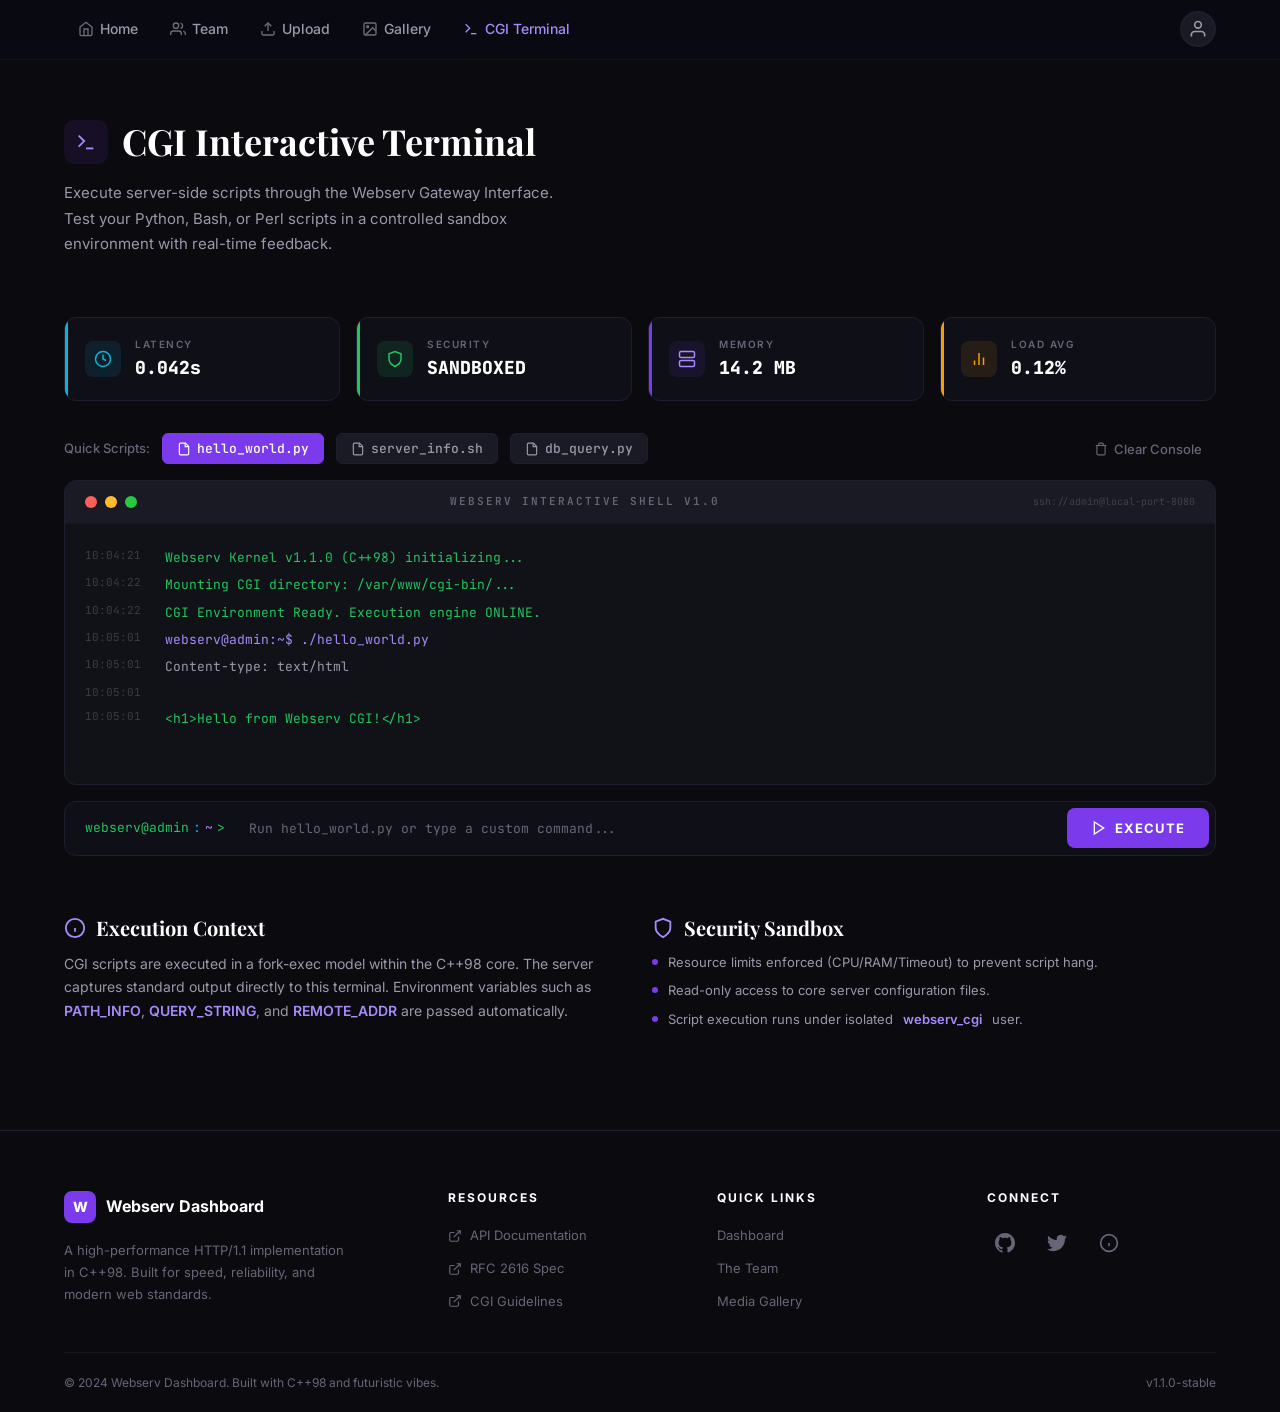
==== www/cgi.html @ 356c57d5 "Interface work perfectly" ====
<!DOCTYPE html>
<html lang="en">
<head>
  <meta charset="UTF-8">
  <meta name="viewport" content="width=device-width, initial-scale=1.0">
  <meta name="description" content="CGI Interactive Terminal — Execute server-side scripts through the Webserv Gateway Interface.">
  <title>Webserv Dashboard — CGI Terminal</title>
  <link rel="stylesheet" href="index.css">
  <link rel="stylesheet" href="cgi.css">
</head>
<body>
  <!-- ========== NAVBAR ========== -->
  <nav class="navbar" id="navbar">
    <div class="container">
      <div class="nav-links" id="navLinks">
        <a href="index.html" class="nav-link" id="nav-home">
          <svg class="nav-icon" viewBox="0 0 24 24" fill="none" stroke="currentColor" stroke-width="2"><path d="M3 9l9-7 9 7v11a2 2 0 0 1-2 2H5a2 2 0 0 1-2-2z"/><polyline points="9 22 9 12 15 12 15 22"/></svg>
          Home
        </a>
        <a href="team.html" class="nav-link" id="nav-team">
          <svg class="nav-icon" viewBox="0 0 24 24" fill="none" stroke="currentColor" stroke-width="2"><path d="M17 21v-2a4 4 0 0 0-4-4H5a4 4 0 0 0-4 4v2"/><circle cx="9" cy="7" r="4"/><path d="M23 21v-2a4 4 0 0 0-3-3.87"/><path d="M16 3.13a4 4 0 0 1 0 7.75"/></svg>
          Team
        </a>
        <a href="upload.html" class="nav-link" id="nav-upload">
          <svg class="nav-icon" viewBox="0 0 24 24" fill="none" stroke="currentColor" stroke-width="2"><path d="M21 15v4a2 2 0 0 1-2 2H5a2 2 0 0 1-2-2v-4"/><polyline points="17 8 12 3 7 8"/><line x1="12" y1="3" x2="12" y2="15"/></svg>
          Upload
        </a>
        <a href="gallery.html" class="nav-link" id="nav-gallery">
          <svg class="nav-icon" viewBox="0 0 24 24" fill="none" stroke="currentColor" stroke-width="2"><rect x="3" y="3" width="18" height="18" rx="2" ry="2"/><circle cx="8.5" cy="8.5" r="1.5"/><polyline points="21 15 16 10 5 21"/></svg>
          Gallery
        </a>
        <a href="cgi.html" class="nav-link active" id="nav-cgi">
          <svg class="nav-icon" viewBox="0 0 24 24" fill="none" stroke="currentColor" stroke-width="2"><polyline points="4 17 10 11 4 5"/><line x1="12" y1="19" x2="20" y2="19"/></svg>
          CGI Terminal
        </a>
      </div>
      <div class="nav-avatar" id="navAvatar">
        <svg viewBox="0 0 24 24" fill="none" stroke="currentColor" stroke-width="2" width="20" height="20"><path d="M20 21v-2a4 4 0 0 0-4-4H8a4 4 0 0 0-4 4v2"/><circle cx="12" cy="7" r="4"/></svg>
      </div>
      <button class="nav-hamburger" id="navHamburger" aria-label="Toggle navigation menu">
        <span></span><span></span><span></span>
      </button>
    </div>
  </nav>

  <!-- ========== MAIN CONTENT ========== -->
  <main class="page-content">

    <!-- TERMINAL HERO -->
    <section class="terminal-hero" id="terminalHero">
      <div class="container">
        <div class="terminal-hero-header">
          <div class="terminal-hero-icon">
            <svg viewBox="0 0 24 24" fill="none" stroke="currentColor" stroke-width="2"><polyline points="4 17 10 11 4 5"/><line x1="12" y1="19" x2="20" y2="19"/></svg>
          </div>
          <h1 class="font-serif">CGI Interactive Terminal</h1>
        </div>
        <p>Execute server-side scripts through the Webserv Gateway Interface. Test your Python, Bash, or Perl scripts in a controlled sandbox environment with real-time feedback.</p>
      </div>
    </section>

    <!-- STATUS CARDS ROW -->
    <section class="container" id="statusCards">
      <div class="status-grid">
        <div class="status-card cyan">
          <div class="status-card-icon">
            <svg viewBox="0 0 24 24" fill="none" stroke="currentColor" stroke-width="2"><circle cx="12" cy="12" r="10"/><polyline points="12 6 12 12 16 14"/></svg>
          </div>
          <div class="status-card-text">
            <span class="status-card-label">Latency</span>
            <span class="status-card-value">0.042s</span>
          </div>
        </div>
        <div class="status-card green">
          <div class="status-card-icon">
            <svg viewBox="0 0 24 24" fill="none" stroke="currentColor" stroke-width="2"><path d="M12 22s8-4 8-10V5l-8-3-8 3v7c0 6 8 10 8 10z"/></svg>
          </div>
          <div class="status-card-text">
            <span class="status-card-label">Security</span>
            <span class="status-card-value">SANDBOXED</span>
          </div>
        </div>
        <div class="status-card purple">
          <div class="status-card-icon">
            <svg viewBox="0 0 24 24" fill="none" stroke="currentColor" stroke-width="2"><rect x="2" y="2" width="20" height="8" rx="2" ry="2"/><rect x="2" y="14" width="20" height="8" rx="2" ry="2"/><line x1="6" y1="6" x2="6.01" y2="6"/><line x1="6" y1="18" x2="6.01" y2="18"/></svg>
          </div>
          <div class="status-card-text">
            <span class="status-card-label">Memory</span>
            <span class="status-card-value">14.2 MB</span>
          </div>
        </div>
        <div class="status-card orange">
          <div class="status-card-icon">
            <svg viewBox="0 0 24 24" fill="none" stroke="currentColor" stroke-width="2"><line x1="18" y1="20" x2="18" y2="10"/><line x1="12" y1="20" x2="12" y2="4"/><line x1="6" y1="20" x2="6" y2="14"/></svg>
          </div>
          <div class="status-card-text">
            <span class="status-card-label">Load Avg</span>
            <span class="status-card-value">0.12%</span>
          </div>
        </div>
      </div>
    </section>

    <!-- QUICK SCRIPTS ROW -->
    <section class="container" id="quickScripts">
      <div class="quick-scripts">
        <div class="quick-scripts-left">
          <span class="quick-scripts-label">Quick Scripts:</span>
          <button class="script-pill active" data-script="./hello_world.py">
            <svg viewBox="0 0 24 24" fill="none" stroke="currentColor" stroke-width="2"><path d="M14.5 2H6a2 2 0 0 0-2 2v16a2 2 0 0 0 2 2h12a2 2 0 0 0 2-2V7.5L14.5 2z"/><polyline points="14 2 14 8 20 8"/></svg>
            hello_world.py
          </button>
          <button class="script-pill" data-script="./server_info.sh">
            <svg viewBox="0 0 24 24" fill="none" stroke="currentColor" stroke-width="2"><path d="M14.5 2H6a2 2 0 0 0-2 2v16a2 2 0 0 0 2 2h12a2 2 0 0 0 2-2V7.5L14.5 2z"/><polyline points="14 2 14 8 20 8"/></svg>
            server_info.sh
          </button>
          <button class="script-pill" data-script="./db_query.py">
            <svg viewBox="0 0 24 24" fill="none" stroke="currentColor" stroke-width="2"><path d="M14.5 2H6a2 2 0 0 0-2 2v16a2 2 0 0 0 2 2h12a2 2 0 0 0 2-2V7.5L14.5 2z"/><polyline points="14 2 14 8 20 8"/></svg>
            db_query.py
          </button>
        </div>
        <button class="clear-console-btn" id="btnClearConsole">
          <svg viewBox="0 0 24 24" fill="none" stroke="currentColor" stroke-width="2"><polyline points="3 6 5 6 21 6"/><path d="M19 6v14a2 2 0 0 1-2 2H7a2 2 0 0 1-2-2V6m3 0V4a2 2 0 0 1 2-2h4a2 2 0 0 1 2 2v2"/></svg>
          Clear Console
        </button>
      </div>
    </section>

    <!-- TERMINAL WINDOW & COMMAND INPUT -->
    <section class="container" id="terminalArea">
      <!-- Terminal Window -->
      <div class="terminal-window">
        <div class="terminal-titlebar">
          <div class="terminal-dots">
            <span class="terminal-dot red"></span>
            <span class="terminal-dot yellow"></span>
            <span class="terminal-dot green"></span>
          </div>
          <div class="terminal-title">Webserv Interactive Shell v1.0</div>
          <div class="terminal-ssh">ssh://admin@local-port-8080</div>
        </div>
        <div class="terminal-body" id="terminalBody">
          <div class="terminal-line">
            <span class="terminal-timestamp">10:04:21</span>
            <span class="terminal-text system">Webserv Kernel v1.1.0 (C++98) initializing...</span>
          </div>
          <div class="terminal-line">
            <span class="terminal-timestamp">10:04:22</span>
            <span class="terminal-text system">Mounting CGI directory: /var/www/cgi-bin/...</span>
          </div>
          <div class="terminal-line">
            <span class="terminal-timestamp">10:04:22</span>
            <span class="terminal-text system">CGI Environment Ready. Execution engine ONLINE.</span>
          </div>
          <div class="terminal-line">
            <span class="terminal-timestamp">10:05:01</span>
            <span class="terminal-text command">webserv@admin:~$ ./hello_world.py</span>
          </div>
          <div class="terminal-line">
            <span class="terminal-timestamp">10:05:01</span>
            <span class="terminal-text output">Content-type: text/html</span>
          </div>
          <div class="terminal-line">
            <span class="terminal-timestamp">10:05:01</span>
            <span class="terminal-text output"></span>
          </div>
          <div class="terminal-line">
            <span class="terminal-timestamp">10:05:01</span>
            <span class="terminal-text success">&lt;h1&gt;Hello from Webserv CGI!&lt;/h1&gt;</span>
          </div>
        </div>
      </div>

      <!-- Command Input -->
      <div class="command-input">
        <div class="command-prompt">
          <span class="user">webserv@admin</span>
          <span class="sep">:</span>
          <span class="dir">~</span>
          <span class="arrow">&gt;</span>
        </div>
        <input type="text" class="command-field" id="commandField" placeholder="Run hello_world.py or type a custom command..." autocomplete="off">
        <button class="execute-btn" id="btnExecute">
          <svg viewBox="0 0 24 24" fill="none" stroke="currentColor" stroke-width="2"><polygon points="5 3 19 12 5 21 5 3"/></svg>
          Execute
        </button>
      </div>
    </section>

    <!-- INFO CARDS -->
    <section class="container" id="terminalInfo">
      <div class="info-grid">
        <div class="info-card">
          <div class="info-card-header">
            <svg viewBox="0 0 24 24" fill="none" stroke="currentColor" stroke-width="2"><circle cx="12" cy="12" r="10"/><line x1="12" y1="16" x2="12" y2="12"/><line x1="12" y1="8" x2="12.01" y2="8"/></svg>
            <h3 class="font-serif">Execution Context</h3>
          </div>
          <p>CGI scripts are executed in a fork-exec model within the C++98 core. The server captures standard output directly to this terminal. Environment variables such as <strong>PATH_INFO</strong>, <strong>QUERY_STRING</strong>, and <strong>REMOTE_ADDR</strong> are passed automatically.</p>
        </div>
        <div class="info-card">
          <div class="info-card-header">
            <svg viewBox="0 0 24 24" fill="none" stroke="currentColor" stroke-width="2"><path d="M12 22s8-4 8-10V5l-8-3-8 3v7c0 6 8 10 8 10z"/></svg>
            <h3 class="font-serif">Security Sandbox</h3>
          </div>
          <ul>
            <li>Resource limits enforced (CPU/RAM/Timeout) to prevent script hang.</li>
            <li>Read-only access to core server configuration files.</li>
            <li>Script execution runs under isolated <strong>webserv_cgi</strong> user.</li>
          </ul>
        </div>
      </div>
    </section>

  </main>

  <!-- ========== FOOTER ========== -->
  <footer class="footer" id="footer">
    <div class="container">
      <div class="footer-grid">
        <div class="footer-brand">
          <a href="index.html" class="footer-logo">
            <div class="footer-logo-icon">W</div>
            <span class="footer-logo-text">Webserv Dashboard</span>
          </a>
          <p class="footer-desc">A high-performance HTTP/1.1 implementation in C++98. Built for speed, reliability, and modern web standards.</p>
        </div>
        <div class="footer-column">
          <h4>Resources</h4>
          <ul>
            <li><a href="#"><svg width="14" height="14" viewBox="0 0 24 24" fill="none" stroke="currentColor" stroke-width="2"><path d="M18 13v6a2 2 0 0 1-2 2H5a2 2 0 0 1-2-2V8a2 2 0 0 1 2-2h6"/><polyline points="15 3 21 3 21 9"/><line x1="10" y1="14" x2="21" y2="3"/></svg> API Documentation</a></li>
            <li><a href="#"><svg width="14" height="14" viewBox="0 0 24 24" fill="none" stroke="currentColor" stroke-width="2"><path d="M18 13v6a2 2 0 0 1-2 2H5a2 2 0 0 1-2-2V8a2 2 0 0 1 2-2h6"/><polyline points="15 3 21 3 21 9"/><line x1="10" y1="14" x2="21" y2="3"/></svg> RFC 2616 Spec</a></li>
            <li><a href="#"><svg width="14" height="14" viewBox="0 0 24 24" fill="none" stroke="currentColor" stroke-width="2"><path d="M18 13v6a2 2 0 0 1-2 2H5a2 2 0 0 1-2-2V8a2 2 0 0 1 2-2h6"/><polyline points="15 3 21 3 21 9"/><line x1="10" y1="14" x2="21" y2="3"/></svg> CGI Guidelines</a></li>
          </ul>
        </div>
        <div class="footer-column">
          <h4>Quick Links</h4>
          <ul>
            <li><a href="index.html">Dashboard</a></li>
            <li><a href="team.html">The Team</a></li>
            <li><a href="gallery.html">Media Gallery</a></li>
          </ul>
        </div>
        <div class="footer-column">
          <h4>Connect</h4>
          <div class="footer-social">
            <a href="#" aria-label="GitHub"><svg viewBox="0 0 24 24" fill="currentColor"><path d="M12 0c-6.626 0-12 5.373-12 12 0 5.302 3.438 9.8 8.207 11.387.599.111.793-.261.793-.577v-2.234c-3.338.726-4.033-1.416-4.033-1.416-.546-1.387-1.333-1.756-1.333-1.756-1.089-.745.083-.729.083-.729 1.205.084 1.839 1.237 1.839 1.237 1.07 1.834 2.807 1.304 3.492.997.107-.775.418-1.305.762-1.604-2.665-.305-5.467-1.334-5.467-5.931 0-1.311.469-2.381 1.236-3.221-.124-.303-.535-1.524.117-3.176 0 0 1.008-.322 3.301 1.23.957-.266 1.983-.399 3.003-.404 1.02.005 2.047.138 3.006.404 2.291-1.552 3.297-1.23 3.297-1.23.653 1.653.242 2.874.118 3.176.77.84 1.235 1.911 1.235 3.221 0 4.609-2.807 5.624-5.479 5.921.43.372.823 1.102.823 2.222v3.293c0 .319.192.694.801.576 4.765-1.589 8.199-6.086 8.199-11.386 0-6.627-5.373-12-12-12z"/></svg></a>
            <a href="#" aria-label="Twitter"><svg viewBox="0 0 24 24" fill="currentColor"><path d="M23.953 4.57a10 10 0 01-2.825.775 4.958 4.958 0 002.163-2.723c-.951.555-2.005.959-3.127 1.184a4.92 4.92 0 00-8.384 4.482C7.69 8.095 4.067 6.13 1.64 3.162a4.822 4.822 0 00-.666 2.475c0 1.71.87 3.213 2.188 4.096a4.904 4.904 0 01-2.228-.616v.06a4.923 4.923 0 003.946 4.827 4.996 4.996 0 01-2.212.085 4.936 4.936 0 004.604 3.417 9.867 9.867 0 01-6.102 2.105c-.39 0-.779-.023-1.17-.067a13.995 13.995 0 007.557 2.209c9.053 0 13.998-7.496 13.998-13.985 0-.21 0-.42-.015-.63A9.935 9.935 0 0024 4.59z"/></svg></a>
            <a href="#" aria-label="Info"><svg viewBox="0 0 24 24" fill="none" stroke="currentColor" stroke-width="2"><circle cx="12" cy="12" r="10"/><line x1="12" y1="16" x2="12" y2="12"/><line x1="12" y1="8" x2="12.01" y2="8"/></svg></a>
          </div>
        </div>
      </div>
      <div class="footer-bottom">
        <span>© 2024 Webserv Dashboard. Built with C++98 and futuristic vibes.</span>
        <span>v1.1.0-stable</span>
      </div>
    </div>
  </footer>

  <script src="main.js"></script>
</body>
</html>
---- www/index.css ----
/* ============================================
   WEBSERV DASHBOARD — Design System & Globals
   ============================================ */

/* ---------- Google Fonts ---------- */
@import url('https://fonts.googleapis.com/css2?family=Inter:wght@400;500;600;700;800;900&family=Playfair+Display:wght@700;800;900&family=JetBrains+Mono:wght@400;500;600;700&display=swap');

/* ---------- CSS Custom Properties ---------- */
:root {
  /* Backgrounds */
  --bg-primary: #0a0a0f;
  --bg-secondary: #111118;
  --bg-tertiary: #1a1a24;
  --bg-navbar: rgba(10, 10, 18, 0.85);
  --bg-card: #0f0f18;
  --bg-card-hover: #141420;
  --bg-input: #12121c;

  /* Borders */
  --border-default: #1e1e2e;
  --border-subtle: #16161f;
  --border-accent: #6c2bd9;
  --border-hover: #2a2a3e;

  /* Text */
  --text-primary: #ffffff;
  --text-secondary: #9999aa;
  --text-muted: #666677;
  --text-label: #555566;

  /* Accents */
  --accent-purple: #7c3aed;
  --accent-purple-dark: #6d28d9;
  --accent-purple-light: #a78bfa;
  --accent-purple-bg: rgba(124, 58, 237, 0.1);
  --accent-purple-bg-strong: rgba(124, 58, 237, 0.15);
  --accent-green: #22c55e;
  --accent-green-bg: rgba(34, 197, 94, 0.12);
  --accent-red: #ef4444;
  --accent-red-bg: rgba(239, 68, 68, 0.1);
  --accent-cyan: #06b6d4;
  --accent-cyan-bg: rgba(6, 182, 212, 0.1);
  --accent-orange: #f59e0b;
  --accent-orange-bg: rgba(245, 158, 11, 0.1);
  --accent-blue: #3b82f6;
  --accent-blue-bg: rgba(59, 130, 246, 0.1);
  --accent-yellow: #eab308;
  --accent-yellow-bg: rgba(234, 179, 8, 0.1);

  /* Spacing */
  --section-padding: 80px;
  --container-width: 1200px;
  --card-padding: 24px;
  --card-radius: 12px;
  --btn-radius: 8px;
  --badge-radius: 6px;
  --navbar-height: 60px;

  /* Shadows */
  --shadow-card: 0 4px 24px rgba(0, 0, 0, 0.3);
  --shadow-card-hover: 0 8px 32px rgba(0, 0, 0, 0.4);
  --shadow-purple: 0 0 20px rgba(124, 58, 237, 0.15);

  /* Transitions */
  --transition-fast: 0.15s ease;
  --transition-default: 0.25s ease;
  --transition-slow: 0.4s ease;
}

/* ---------- Reset & Base ---------- */
*,
*::before,
*::after {
  margin: 0;
  padding: 0;
  box-sizing: border-box;
}

html {
  scroll-behavior: smooth;
  -webkit-font-smoothing: antialiased;
  -moz-osx-font-smoothing: grayscale;
}

body {
  font-family: 'Inter', -apple-system, BlinkMacSystemFont, 'Segoe UI', sans-serif;
  background-color: var(--bg-primary);
  color: var(--text-secondary);
  font-size: 14px;
  line-height: 1.6;
  min-height: 100vh;
  overflow-x: hidden;
}

a {
  color: var(--accent-purple-light);
  text-decoration: none;
  transition: color var(--transition-fast);
}

a:hover {
  color: var(--accent-purple);
}

img {
  max-width: 100%;
  display: block;
}

ul, ol {
  list-style: none;
}

button {
  font-family: inherit;
  cursor: pointer;
  border: none;
  outline: none;
}

input, textarea, select {
  font-family: inherit;
  outline: none;
}

/* ---------- Typography ---------- */
h1, h2, h3, h4, h5, h6 {
  color: var(--text-primary);
  line-height: 1.2;
}

.font-serif {
  font-family: 'Playfair Display', Georgia, serif;
}

.font-mono {
  font-family: 'JetBrains Mono', 'Fira Code', monospace;
}

.text-label {
  font-size: 11px;
  font-weight: 600;
  text-transform: uppercase;
  letter-spacing: 1.5px;
  color: var(--text-muted);
}

.text-accent {
  color: var(--accent-purple-light);
}

.text-green {
  color: var(--accent-green);
}

.text-red {
  color: var(--accent-red);
}

/* ---------- Layout ---------- */
.container {
  max-width: var(--container-width);
  margin: 0 auto;
  padding: 0 24px;
}

.section {
  padding: var(--section-padding) 0;
}

/* ---------- Buttons ---------- */
.btn {
  display: inline-flex;
  align-items: center;
  gap: 8px;
  padding: 12px 24px;
  border-radius: var(--btn-radius);
  font-size: 14px;
  font-weight: 600;
  transition: all var(--transition-default);
  border: 1px solid transparent;
  white-space: nowrap;
}

.btn-primary {
  background: var(--accent-purple);
  color: var(--text-primary);
  border-color: var(--accent-purple);
}

.btn-primary:hover {
  background: var(--accent-purple-dark);
  box-shadow: var(--shadow-purple);
  transform: translateY(-1px);
}

.btn-ghost {
  background: transparent;
  color: var(--text-primary);
  border-color: var(--border-default);
}

.btn-ghost:hover {
  border-color: var(--accent-purple);
  color: var(--accent-purple-light);
  background: var(--accent-purple-bg);
}

.btn-sm {
  padding: 8px 16px;
  font-size: 13px;
}

.btn-danger {
  background: transparent;
  color: var(--accent-red);
  border-color: var(--accent-red);
}

.btn-danger:hover {
  background: var(--accent-red-bg);
}

/* ---------- Badges ---------- */
.badge {
  display: inline-flex;
  align-items: center;
  gap: 6px;
  padding: 4px 12px;
  border-radius: var(--badge-radius);
  font-size: 11px;
  font-weight: 600;
  text-transform: uppercase;
  letter-spacing: 1px;
}

.badge-purple {
  background: var(--accent-purple-bg);
  color: var(--accent-purple-light);
  border: 1px solid rgba(124, 58, 237, 0.25);
}

.badge-green {
  background: var(--accent-green-bg);
  color: var(--accent-green);
  border: 1px solid rgba(34, 197, 94, 0.25);
}

.badge-red {
  background: var(--accent-red-bg);
  color: var(--accent-red);
}

.badge-cyan {
  background: var(--accent-cyan-bg);
  color: var(--accent-cyan);
}

.badge-orange {
  background: var(--accent-orange-bg);
  color: var(--accent-orange);
}

.badge-blue {
  background: var(--accent-blue-bg);
  color: var(--accent-blue);
}

.badge-yellow {
  background: var(--accent-yellow-bg);
  color: var(--accent-yellow);
}

/* ---------- Cards ---------- */
.card {
  background: var(--bg-card);
  border: 1px solid var(--border-default);
  border-radius: var(--card-radius);
  padding: var(--card-padding);
  transition: all var(--transition-default);
}

.card:hover {
  border-color: var(--border-hover);
}

.card-elevated {
  background: var(--bg-secondary);
  box-shadow: var(--shadow-card);
}

/* ============================================
   NAVBAR
   ============================================ */
.navbar {
  position: fixed;
  top: 0;
  left: 0;
  right: 0;
  z-index: 1000;
  height: var(--navbar-height);
  background: var(--bg-navbar);
  backdrop-filter: blur(20px);
  -webkit-backdrop-filter: blur(20px);
  border-bottom: 1px solid var(--border-subtle);
  display: flex;
  align-items: center;
}

.navbar .container {
  display: flex;
  align-items: center;
  justify-content: space-between;
  width: 100%;
}

.nav-links {
  display: flex;
  align-items: center;
  gap: 4px;
}

.nav-link {
  display: flex;
  align-items: center;
  gap: 6px;
  padding: 8px 14px;
  border-radius: var(--btn-radius);
  font-size: 14px;
  font-weight: 500;
  color: var(--text-secondary);
  transition: all var(--transition-fast);
  text-decoration: none;
}

.nav-link:hover {
  color: var(--text-primary);
  background: rgba(255, 255, 255, 0.05);
}

.nav-link.active {
  color: var(--accent-purple-light);
}

.nav-link .nav-icon {
  width: 16px;
  height: 16px;
  opacity: 0.7;
}

.nav-link.active .nav-icon {
  opacity: 1;
}

.nav-avatar {
  width: 36px;
  height: 36px;
  border-radius: 50%;
  background: var(--bg-tertiary);
  border: 2px solid var(--border-default);
  display: flex;
  align-items: center;
  justify-content: center;
  overflow: hidden;
  cursor: pointer;
  transition: border-color var(--transition-fast);
}

.nav-avatar:hover {
  border-color: var(--accent-purple);
}

.nav-avatar img {
  width: 100%;
  height: 100%;
  object-fit: cover;
}

/* Mobile hamburger */
.nav-hamburger {
  display: none;
  flex-direction: column;
  gap: 5px;
  background: none;
  padding: 4px;
  cursor: pointer;
}

.nav-hamburger span {
  display: block;
  width: 22px;
  height: 2px;
  background: var(--text-secondary);
  border-radius: 2px;
  transition: all var(--transition-default);
}

/* ============================================
   FOOTER
   ============================================ */
.footer {
  border-top: 1px solid var(--border-default);
  padding: 60px 0 0;
  margin-top: 40px;
}

.footer-grid {
  display: grid;
  grid-template-columns: 1.5fr 1fr 1fr 1fr;
  gap: 40px;
  padding-bottom: 40px;
}

.footer-brand {
  display: flex;
  flex-direction: column;
  gap: 16px;
}

.footer-logo {
  display: flex;
  align-items: center;
  gap: 10px;
  text-decoration: none;
}

.footer-logo-icon {
  width: 32px;
  height: 32px;
  background: var(--accent-purple);
  border-radius: 8px;
  display: flex;
  align-items: center;
  justify-content: center;
  font-weight: 800;
  color: white;
  font-size: 14px;
}

.footer-logo-text {
  font-size: 16px;
  font-weight: 700;
  color: var(--text-primary);
  font-family: 'Inter', sans-serif;
}

.footer-desc {
  font-size: 13px;
  color: var(--text-muted);
  line-height: 1.7;
  max-width: 280px;
}

.footer-column h4 {
  font-size: 12px;
  font-weight: 700;
  text-transform: uppercase;
  letter-spacing: 2px;
  color: var(--text-primary);
  margin-bottom: 20px;
}

.footer-column ul {
  display: flex;
  flex-direction: column;
  gap: 12px;
}

.footer-column ul li a {
  font-size: 13px;
  color: var(--text-muted);
  display: flex;
  align-items: center;
  gap: 8px;
  transition: color var(--transition-fast);
}

.footer-column ul li a:hover {
  color: var(--text-secondary);
}

.footer-social {
  display: flex;
  gap: 16px;
  margin-top: 4px;
}

.footer-social a {
  width: 36px;
  height: 36px;
  display: flex;
  align-items: center;
  justify-content: center;
  color: var(--text-muted);
  transition: color var(--transition-fast);
}

.footer-social a:hover {
  color: var(--accent-purple-light);
}

.footer-social a svg {
  width: 20px;
  height: 20px;
}

.footer-bottom {
  border-top: 1px solid var(--border-subtle);
  padding: 20px 0;
  display: flex;
  justify-content: space-between;
  align-items: center;
  font-size: 12px;
  color: var(--text-muted);
}

/* ============================================
   PAGE OFFSET (for fixed navbar)
   ============================================ */
.page-content {
  padding-top: var(--navbar-height);
}

/* ============================================
   UTILITY CLASSES
   ============================================ */
.flex { display: flex; }
.flex-col { flex-direction: column; }
.items-center { align-items: center; }
.justify-center { justify-content: center; }
.justify-between { justify-content: space-between; }
.gap-8 { gap: 8px; }
.gap-12 { gap: 12px; }
.gap-16 { gap: 16px; }
.gap-20 { gap: 20px; }
.gap-24 { gap: 24px; }
.gap-32 { gap: 32px; }
.text-center { text-align: center; }
.w-full { width: 100%; }
.relative { position: relative; }
.overflow-hidden { overflow: hidden; }

/* ---------- Glow / Decorative ---------- */
.glow-line {
  height: 1px;
  background: linear-gradient(90deg, transparent, var(--accent-purple), transparent);
  opacity: 0.3;
}

/* ============================================
   RESPONSIVE — NAVBAR
   ============================================ */
@media (max-width: 768px) {
  .nav-hamburger {
    display: flex;
  }

  .nav-links {
    position: fixed;
    top: var(--navbar-height);
    left: 0;
    right: 0;
    background: var(--bg-primary);
    border-bottom: 1px solid var(--border-default);
    flex-direction: column;
    padding: 16px;
    gap: 4px;
    transform: translateY(-100%);
    opacity: 0;
    pointer-events: none;
    transition: all var(--transition-default);
  }

  .nav-links.open {
    transform: translateY(0);
    opacity: 1;
    pointer-events: all;
  }

  .nav-link {
    width: 100%;
    padding: 12px 16px;
  }
}

/* ============================================
   RESPONSIVE — FOOTER
   ============================================ */
@media (max-width: 1024px) {
  .footer-grid {
    grid-template-columns: 1fr 1fr;
  }
}

@media (max-width: 640px) {
  .footer-grid {
    grid-template-columns: 1fr;
    gap: 32px;
  }

  .footer-bottom {
    flex-direction: column;
    gap: 8px;
    text-align: center;
  }
}

/* ============================================
   SCROLLBAR
   ============================================ */
::-webkit-scrollbar {
  width: 8px;
  height: 8px;
}

::-webkit-scrollbar-track {
  background: var(--bg-primary);
}

::-webkit-scrollbar-thumb {
  background: var(--border-default);
  border-radius: 4px;
}

::-webkit-scrollbar-thumb:hover {
  background: var(--border-hover);
}
---- www/cgi.css ----
/* ============================================
   CGI TERMINAL PAGE STYLES
   ============================================ */

/* ---------- Terminal Hero ---------- */
.terminal-hero {
  padding: 60px 0 40px;
}

.terminal-hero-header {
  display: flex;
  align-items: center;
  gap: 14px;
  margin-bottom: 16px;
}

.terminal-hero-icon {
  width: 44px;
  height: 44px;
  background: var(--accent-purple-bg);
  border-radius: 10px;
  display: flex;
  align-items: center;
  justify-content: center;
  color: var(--accent-purple-light);
}

.terminal-hero-icon svg {
  width: 22px;
  height: 22px;
}

.terminal-hero h1 {
  font-family: 'Playfair Display', Georgia, serif;
  font-size: 36px;
  font-weight: 700;
}

.terminal-hero p {
  font-size: 15px;
  color: var(--text-secondary);
  max-width: 500px;
  line-height: 1.7;
}

/* ---------- Status Cards ---------- */
.status-grid {
  display: grid;
  grid-template-columns: repeat(4, 1fr);
  gap: 16px;
  padding: 20px 0 32px;
}

.status-card {
  background: var(--bg-card);
  border: 1px solid var(--border-default);
  border-radius: var(--card-radius);
  padding: 18px 20px;
  display: flex;
  align-items: center;
  gap: 14px;
  position: relative;
  overflow: hidden;
}

.status-card::before {
  content: '';
  position: absolute;
  left: 0;
  top: 0;
  bottom: 0;
  width: 3px;
}

.status-card.green::before { background: var(--accent-green); }
.status-card.purple::before { background: var(--accent-purple); }
.status-card.cyan::before { background: var(--accent-cyan); }
.status-card.orange::before { background: var(--accent-orange); }

.status-card-icon {
  width: 36px;
  height: 36px;
  border-radius: 8px;
  display: flex;
  align-items: center;
  justify-content: center;
  flex-shrink: 0;
}

.status-card.green .status-card-icon {
  background: var(--accent-green-bg);
  color: var(--accent-green);
}

.status-card.purple .status-card-icon {
  background: var(--accent-purple-bg);
  color: var(--accent-purple-light);
}

.status-card.cyan .status-card-icon {
  background: var(--accent-cyan-bg);
  color: var(--accent-cyan);
}

.status-card.orange .status-card-icon {
  background: var(--accent-orange-bg);
  color: var(--accent-orange);
}

.status-card-icon svg {
  width: 18px;
  height: 18px;
}

.status-card-text {
  display: flex;
  flex-direction: column;
  gap: 2px;
}

.status-card-label {
  font-size: 10px;
  font-weight: 600;
  text-transform: uppercase;
  letter-spacing: 1.5px;
  color: var(--text-muted);
}

.status-card-value {
  font-size: 18px;
  font-weight: 800;
  color: var(--text-primary);
  font-family: 'JetBrains Mono', monospace;
}

/* ---------- Quick Scripts ---------- */
.quick-scripts {
  display: flex;
  align-items: center;
  justify-content: space-between;
  padding: 0 0 16px;
  gap: 16px;
}

.quick-scripts-left {
  display: flex;
  align-items: center;
  gap: 12px;
}

.quick-scripts-label {
  font-size: 13px;
  color: var(--text-muted);
  font-weight: 500;
}

.script-pill {
  display: inline-flex;
  align-items: center;
  gap: 6px;
  padding: 6px 14px;
  border-radius: 6px;
  font-size: 13px;
  font-weight: 500;
  font-family: 'JetBrains Mono', monospace;
  background: var(--bg-tertiary);
  border: 1px solid var(--border-default);
  color: var(--text-secondary);
  cursor: pointer;
  transition: all var(--transition-fast);
}

.script-pill:hover {
  border-color: var(--accent-purple);
  color: var(--text-primary);
}

.script-pill.active {
  background: var(--accent-purple);
  border-color: var(--accent-purple);
  color: white;
}

.script-pill svg {
  width: 14px;
  height: 14px;
}

.clear-console-btn {
  display: flex;
  align-items: center;
  gap: 6px;
  padding: 6px 14px;
  background: none;
  border: none;
  color: var(--text-muted);
  font-size: 13px;
  font-weight: 500;
  cursor: pointer;
  border-radius: 6px;
  transition: all var(--transition-fast);
}

.clear-console-btn:hover {
  color: var(--text-primary);
  background: rgba(255, 255, 255, 0.05);
}

.clear-console-btn svg {
  width: 14px;
  height: 14px;
}

/* ---------- Terminal Window ---------- */
.terminal-window {
  background: var(--bg-secondary);
  border: 1px solid var(--border-default);
  border-radius: var(--card-radius);
  overflow: hidden;
  margin-bottom: 16px;
}

.terminal-titlebar {
  display: flex;
  align-items: center;
  justify-content: space-between;
  padding: 12px 20px;
  background: var(--bg-tertiary);
  border-bottom: 1px solid var(--border-subtle);
}

.terminal-dots {
  display: flex;
  gap: 8px;
}

.terminal-dot {
  width: 12px;
  height: 12px;
  border-radius: 50%;
}

.terminal-dot.red { background: #ff5f57; }
.terminal-dot.yellow { background: #ffbd2e; }
.terminal-dot.green { background: #28c840; }

.terminal-title {
  font-size: 11px;
  font-weight: 600;
  text-transform: uppercase;
  letter-spacing: 2px;
  color: var(--text-muted);
  font-family: 'JetBrains Mono', monospace;
}

.terminal-ssh {
  font-size: 10px;
  color: var(--text-muted);
  font-family: 'JetBrains Mono', monospace;
  opacity: 0.5;
}

.terminal-body {
  padding: 20px;
  font-family: 'JetBrains Mono', monospace;
  font-size: 13px;
  line-height: 1.8;
  min-height: 260px;
  max-height: 400px;
  overflow-y: auto;
}

.terminal-line {
  display: flex;
  gap: 20px;
  padding: 2px 0;
}

.terminal-timestamp {
  color: var(--text-muted);
  font-size: 11px;
  flex-shrink: 0;
  opacity: 0.5;
  min-width: 60px;
}

.terminal-text {
  white-space: pre-wrap;
  word-break: break-all;
}

.terminal-text.system { color: var(--accent-green); }
.terminal-text.command { color: var(--accent-purple-light); }
.terminal-text.output { color: var(--text-secondary); }
.terminal-text.info { color: var(--accent-cyan); }
.terminal-text.success { color: var(--accent-green); }

/* ---------- Command Input ---------- */
.command-input {
  display: flex;
  align-items: center;
  gap: 0;
  background: var(--bg-card);
  border: 1px solid var(--border-default);
  border-radius: var(--card-radius);
  overflow: hidden;
  margin-bottom: 60px;
}

.command-prompt {
  display: flex;
  align-items: center;
  gap: 4px;
  padding: 16px 12px 16px 20px;
  font-family: 'JetBrains Mono', monospace;
  font-size: 13px;
  white-space: nowrap;
  flex-shrink: 0;
}

.command-prompt .user {
  color: var(--accent-green);
}

.command-prompt .sep {
  color: var(--accent-cyan);
}

.command-prompt .dir {
  color: var(--accent-purple-light);
}

.command-prompt .arrow {
  color: var(--accent-green);
}

.command-field {
  flex: 1;
  background: none;
  border: none;
  color: var(--text-primary);
  font-family: 'JetBrains Mono', monospace;
  font-size: 13px;
  padding: 16px 12px;
}

.command-field::placeholder {
  color: var(--text-muted);
}

.execute-btn {
  display: flex;
  align-items: center;
  gap: 8px;
  padding: 12px 24px;
  margin: 6px;
  background: var(--accent-purple);
  color: white;
  border: none;
  border-radius: var(--btn-radius);
  font-size: 13px;
  font-weight: 700;
  text-transform: uppercase;
  letter-spacing: 1px;
  cursor: pointer;
  transition: all var(--transition-default);
  white-space: nowrap;
  font-family: 'Inter', sans-serif;
}

.execute-btn:hover {
  background: var(--accent-purple-dark);
  box-shadow: var(--shadow-purple);
}

.execute-btn svg {
  width: 16px;
  height: 16px;
}

/* ---------- Info Cards ---------- */
.info-grid {
  display: grid;
  grid-template-columns: 1fr 1fr;
  gap: 24px;
  padding-bottom: 60px;
}

.info-card {
  display: flex;
  flex-direction: column;
  gap: 12px;
}

.info-card-header {
  display: flex;
  align-items: center;
  gap: 10px;
}

.info-card-header svg {
  width: 22px;
  height: 22px;
  color: var(--accent-purple-light);
}

.info-card-header h3 {
  font-family: 'Playfair Display', Georgia, serif;
  font-size: 20px;
  font-weight: 700;
}

.info-card p {
  font-size: 14px;
  color: var(--text-secondary);
  line-height: 1.7;
}

.info-card p strong {
  color: var(--accent-purple-light);
  font-weight: 600;
}

.info-card ul {
  display: flex;
  flex-direction: column;
  gap: 8px;
}

.info-card ul li {
  display: flex;
  align-items: flex-start;
  gap: 10px;
  font-size: 13px;
  color: var(--text-secondary);
  line-height: 1.6;
}

.info-card ul li::before {
  content: '';
  width: 6px;
  height: 6px;
  background: var(--accent-purple);
  border-radius: 50%;
  flex-shrink: 0;
  margin-top: 7px;
}

.info-card ul li strong {
  color: var(--accent-purple-light);
  font-weight: 600;
}

/* ============================================
   RESPONSIVE — CGI TERMINAL
   ============================================ */
@media (max-width: 1024px) {
  .status-grid {
    grid-template-columns: repeat(2, 1fr);
  }
}

@media (max-width: 768px) {
  .terminal-hero h1 {
    font-size: 28px;
  }

  .status-grid {
    grid-template-columns: 1fr;
  }

  .quick-scripts {
    flex-direction: column;
    align-items: flex-start;
    gap: 12px;
  }

  .quick-scripts-left {
    flex-wrap: wrap;
  }

  .command-input {
    flex-direction: column;
  }

  .command-prompt {
    width: 100%;
    padding: 12px 16px;
    border-bottom: 1px solid var(--border-subtle);
  }

  .command-field {
    width: 100%;
    padding: 12px 16px;
  }

  .execute-btn {
    width: calc(100% - 12px);
    justify-content: center;
    margin: 6px;
  }

  .info-grid {
    grid-template-columns: 1fr;
  }

  .terminal-body {
    font-size: 11px;
  }

  .terminal-ssh {
    display: none;
  }
}
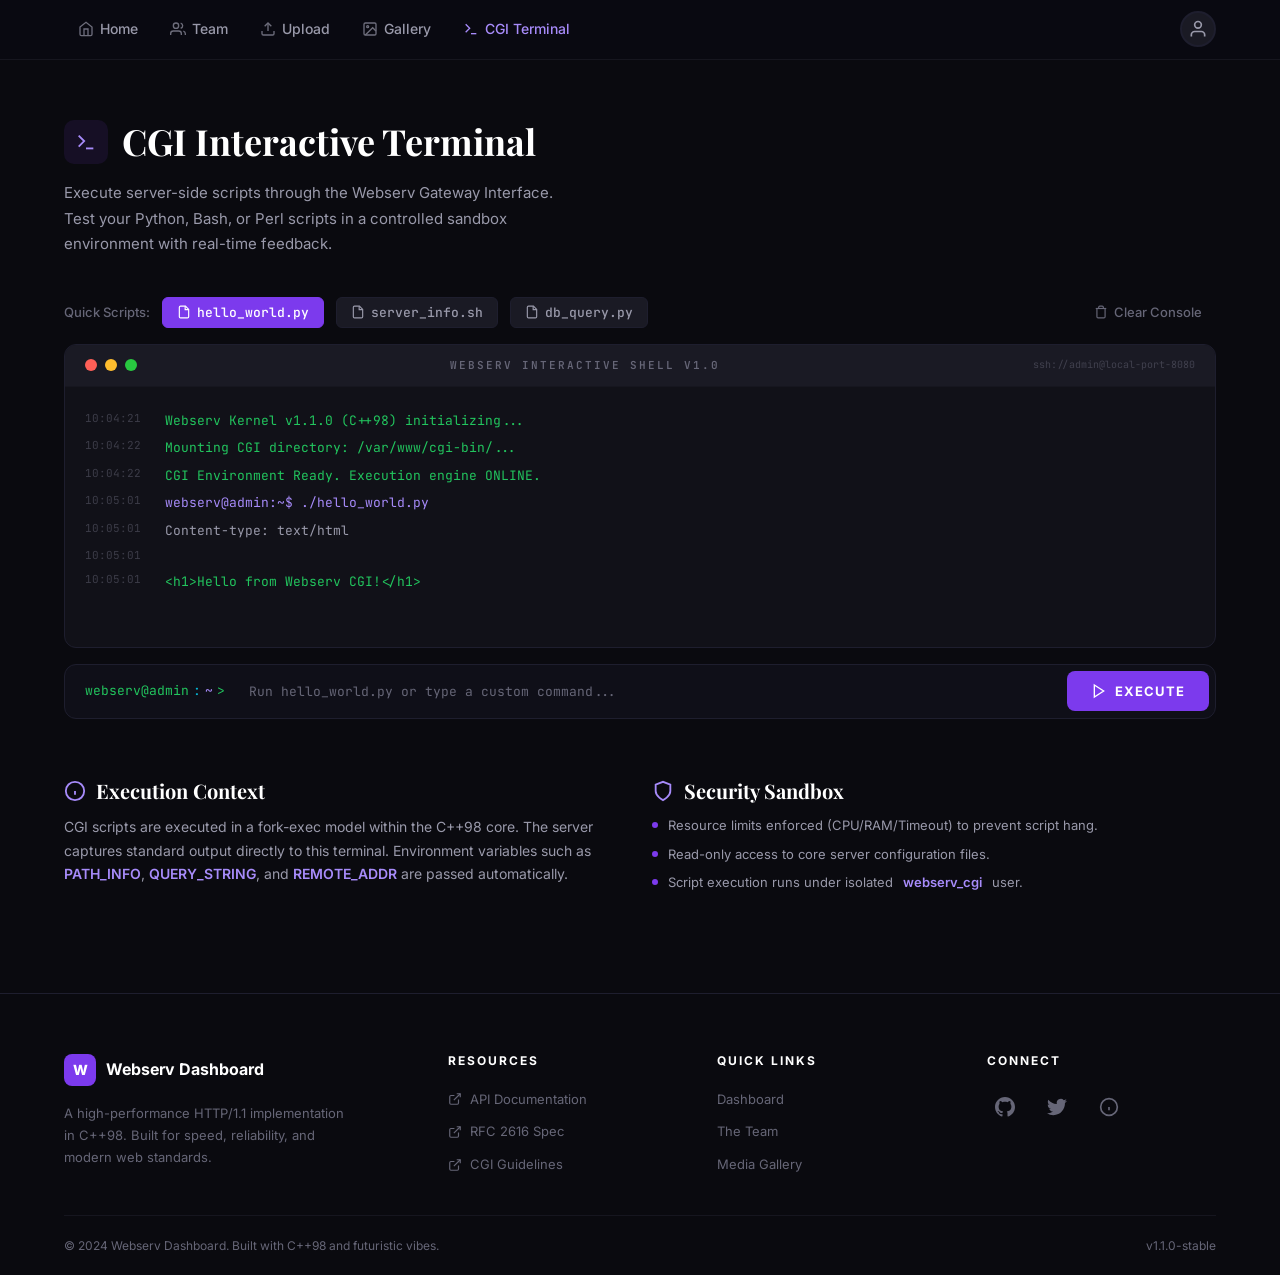
==== commit 7ba370c3: "Fix upload problem, but the upload config not work and there is problems in cgi" ====
--- a/www/cgi.html
+++ b/www/cgi.html
@@ -59,48 +59,6 @@
       </div>
     </section>
 
-    <!-- STATUS CARDS ROW -->
-    <section class="container" id="statusCards">
-      <div class="status-grid">
-        <div class="status-card cyan">
-          <div class="status-card-icon">
-            <svg viewBox="0 0 24 24" fill="none" stroke="currentColor" stroke-width="2"><circle cx="12" cy="12" r="10"/><polyline points="12 6 12 12 16 14"/></svg>
-          </div>
-          <div class="status-card-text">
-            <span class="status-card-label">Latency</span>
-            <span class="status-card-value">0.042s</span>
-          </div>
-        </div>
-        <div class="status-card green">
-          <div class="status-card-icon">
-            <svg viewBox="0 0 24 24" fill="none" stroke="currentColor" stroke-width="2"><path d="M12 22s8-4 8-10V5l-8-3-8 3v7c0 6 8 10 8 10z"/></svg>
-          </div>
-          <div class="status-card-text">
-            <span class="status-card-label">Security</span>
-            <span class="status-card-value">SANDBOXED</span>
-          </div>
-        </div>
-        <div class="status-card purple">
-          <div class="status-card-icon">
-            <svg viewBox="0 0 24 24" fill="none" stroke="currentColor" stroke-width="2"><rect x="2" y="2" width="20" height="8" rx="2" ry="2"/><rect x="2" y="14" width="20" height="8" rx="2" ry="2"/><line x1="6" y1="6" x2="6.01" y2="6"/><line x1="6" y1="18" x2="6.01" y2="18"/></svg>
-          </div>
-          <div class="status-card-text">
-            <span class="status-card-label">Memory</span>
-            <span class="status-card-value">14.2 MB</span>
-          </div>
-        </div>
-        <div class="status-card orange">
-          <div class="status-card-icon">
-            <svg viewBox="0 0 24 24" fill="none" stroke="currentColor" stroke-width="2"><line x1="18" y1="20" x2="18" y2="10"/><line x1="12" y1="20" x2="12" y2="4"/><line x1="6" y1="20" x2="6" y2="14"/></svg>
-          </div>
-          <div class="status-card-text">
-            <span class="status-card-label">Load Avg</span>
-            <span class="status-card-value">0.12%</span>
-          </div>
-        </div>
-      </div>
-    </section>
-
     <!-- QUICK SCRIPTS ROW -->
     <section class="container" id="quickScripts">
       <div class="quick-scripts">
